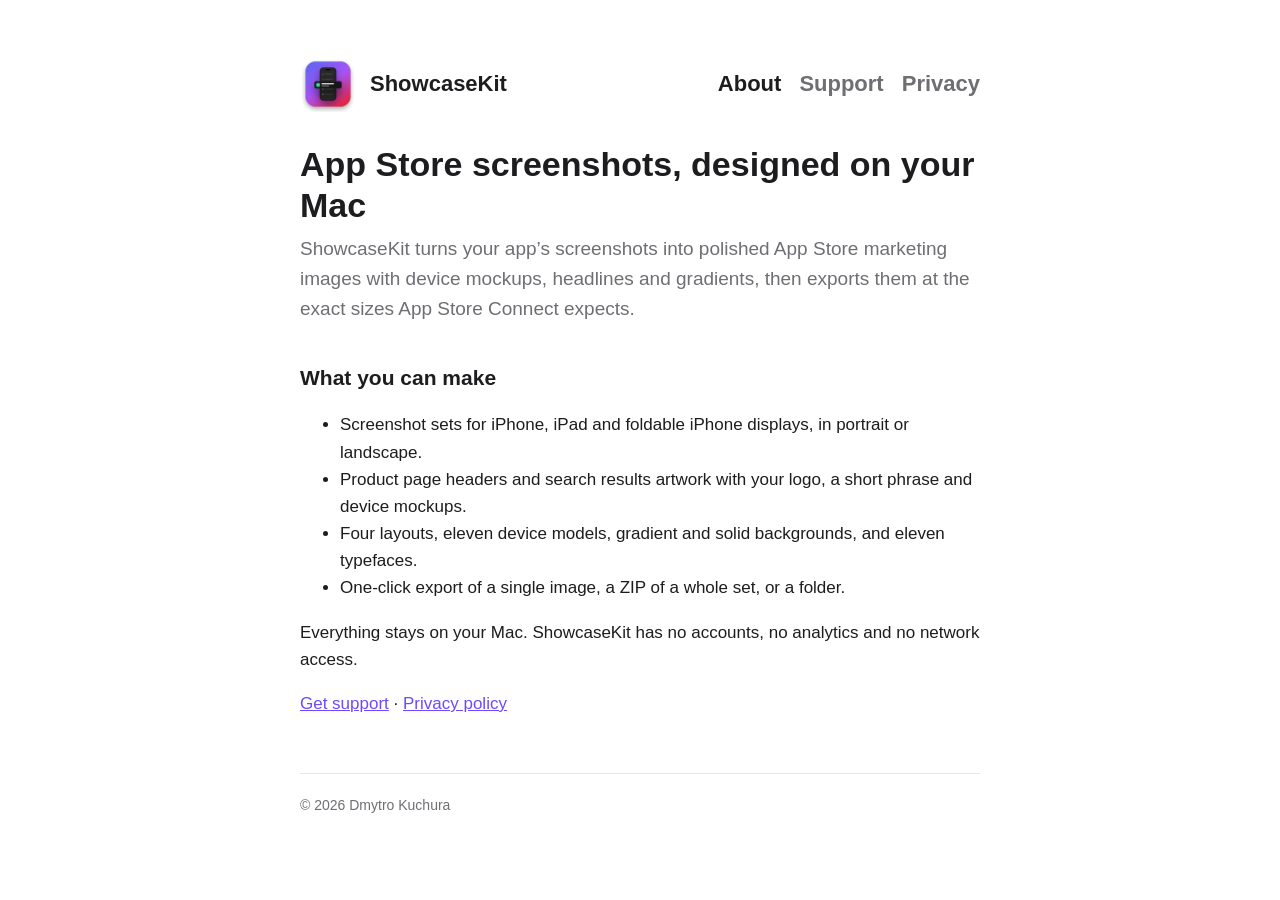
==== index.html @ e5f7e00b "Add ShowcaseKit site: about, support and privacy pages Co-Authored-By: Claude Opus 5.5 <noreply@anth" ====
<!doctype html>
<html lang="en">
<head>
<meta charset="utf-8">
<meta name="viewport" content="width=device-width, initial-scale=1">
<title>ShowcaseKit</title>
<meta name="description" content="Design App Store screenshots and creative assets on your Mac.">
<link rel="icon" href="icon.png">
<link rel="stylesheet" href="style.css">
</head>
<body>
<main>
<header>
  <img src="icon.png" alt="">
  <a href="./">ShowcaseKit</a>
  <nav>
    <a href="./" aria-current="page">About</a>
    <a href="support.html">Support</a>
    <a href="privacy.html">Privacy</a>
  </nav>
</header>
<h1>App Store screenshots, designed on your Mac</h1>
<p class="lead">ShowcaseKit turns your app’s screenshots into polished App Store marketing images with device mockups, headlines and gradients, then exports them at the exact sizes App Store Connect expects.</p>
<h2>What you can make</h2>
<ul>
  <li>Screenshot sets for iPhone, iPad and foldable iPhone displays, in portrait or landscape.</li>
  <li>Product page headers and search results artwork with your logo, a short phrase and device mockups.</li>
  <li>Four layouts, eleven device models, gradient and solid backgrounds, and eleven typefaces.</li>
  <li>One-click export of a single image, a ZIP of a whole set, or a folder.</li>
</ul>
<p>Everything stays on your Mac. ShowcaseKit has no accounts, no analytics and no network access.</p>
<p><a href="support.html">Get support</a> · <a href="privacy.html">Privacy policy</a></p>
<footer>© 2026 Dmytro Kuchura</footer>
</main>
</body>
</html>
---- style.css ----
:root { --bg: #ffffff; --fg: #1d1d1f; --muted: #6e6e73; --accent: #6d4aff; --line: #e5e5ea; color-scheme: light dark; }
@media (prefers-color-scheme: dark) { :root { --bg: #111114; --fg: #f5f5f7; --muted: #a1a1a6; --accent: #9d86ff; --line: #2c2c31; } }
* { box-sizing: border-box; }
body { margin: 0; background: var(--bg); color: var(--fg); font: 17px/1.6 -apple-system, BlinkMacSystemFont, "SF Pro Text", "Helvetica Neue", Arial, sans-serif; }
main { max-width: 720px; margin: 0 auto; padding: 56px 20px 80px; }
header { display: flex; align-items: center; gap: 14px; margin-bottom: 32px; }
header img { width: 56px; height: 56px; }
header a { color: inherit; text-decoration: none; font-weight: 700; font-size: 22px; }
nav { margin-left: auto; display: flex; gap: 18px; font-size: 15px; }
nav a { color: var(--muted); text-decoration: none; }
nav a:hover, nav a[aria-current] { color: var(--fg); }
h1 { font-size: 34px; line-height: 1.2; margin: 0 0 8px; }
h2 { font-size: 21px; margin: 36px 0 8px; }
p, li { color: var(--fg); }
.lead { color: var(--muted); font-size: 19px; margin-top: 0; }
.updated { color: var(--muted); font-size: 14px; }
a { color: var(--accent); }
footer { margin-top: 56px; padding-top: 20px; border-top: 1px solid var(--line); color: var(--muted); font-size: 14px; }
@media (max-width: 520px) { header { flex-wrap: wrap; } nav { margin-left: 0; width: 100%; } h1 { font-size: 28px; } }
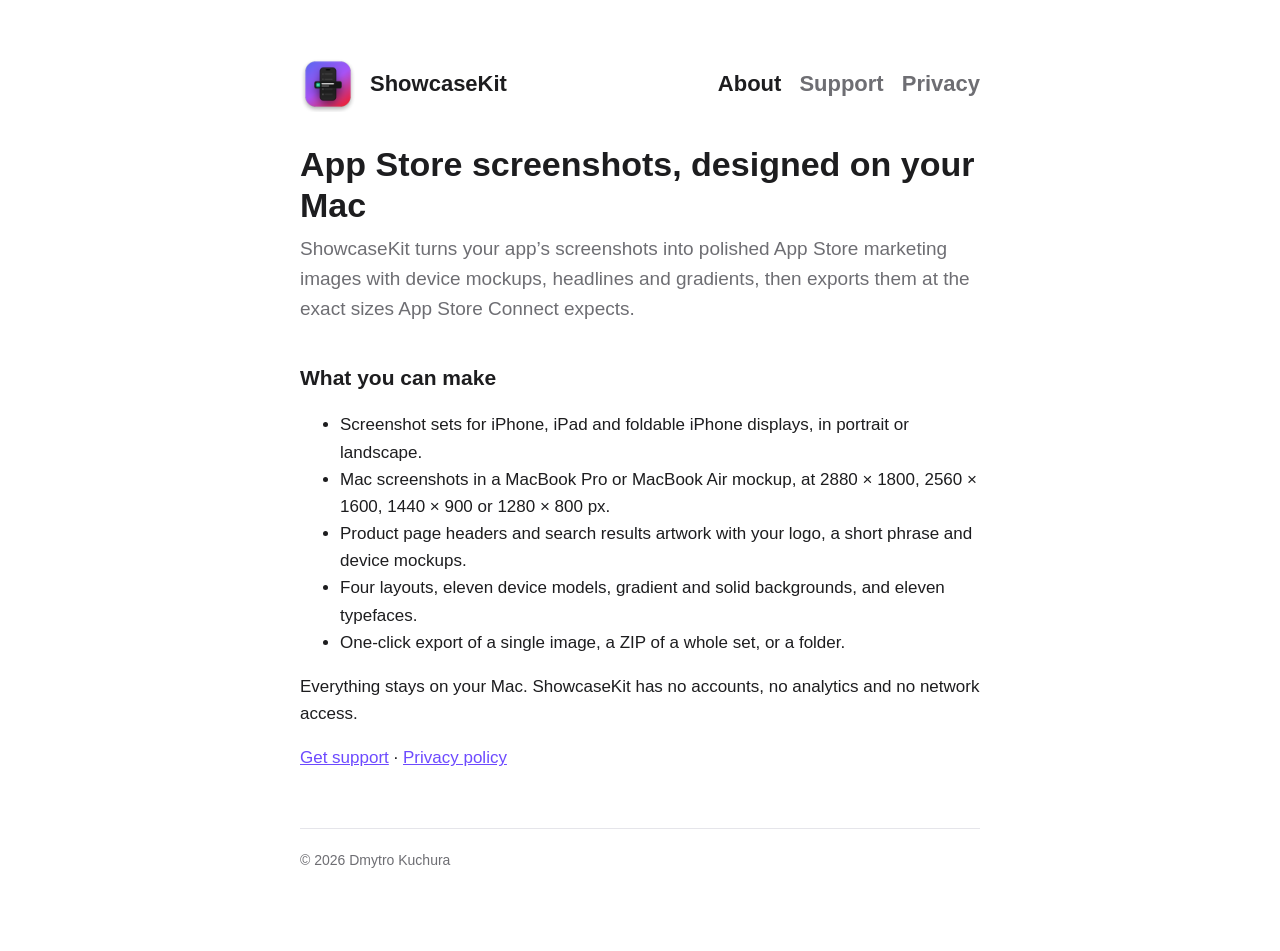
==== commit 5803b63b: "Document Mac screenshot exports Update the homepage and support FAQ with Mac screenshot mockups and " ====
--- a/index.html
+++ b/index.html
@@ -4,7 +4,7 @@
 <meta charset="utf-8">
 <meta name="viewport" content="width=device-width, initial-scale=1">
 <title>ShowcaseKit</title>
-<meta name="description" content="Design App Store screenshots and creative assets on your Mac.">
+<meta name="description" content="Design store screenshots and product page artwork with device mockups on your Mac.">
 <link rel="icon" href="icon.png">
 <link rel="stylesheet" href="style.css">
 </head>
@@ -24,6 +24,7 @@
 <h2>What you can make</h2>
 <ul>
   <li>Screenshot sets for iPhone, iPad and foldable iPhone displays, in portrait or landscape.</li>
+  <li>Mac screenshots in a MacBook Pro or MacBook Air mockup, at 2880 × 1800, 2560 × 1600, 1440 × 900 or 1280 × 800 px.</li>
   <li>Product page headers and search results artwork with your logo, a short phrase and device mockups.</li>
   <li>Four layouts, eleven device models, gradient and solid backgrounds, and eleven typefaces.</li>
   <li>One-click export of a single image, a ZIP of a whole set, or a folder.</li>
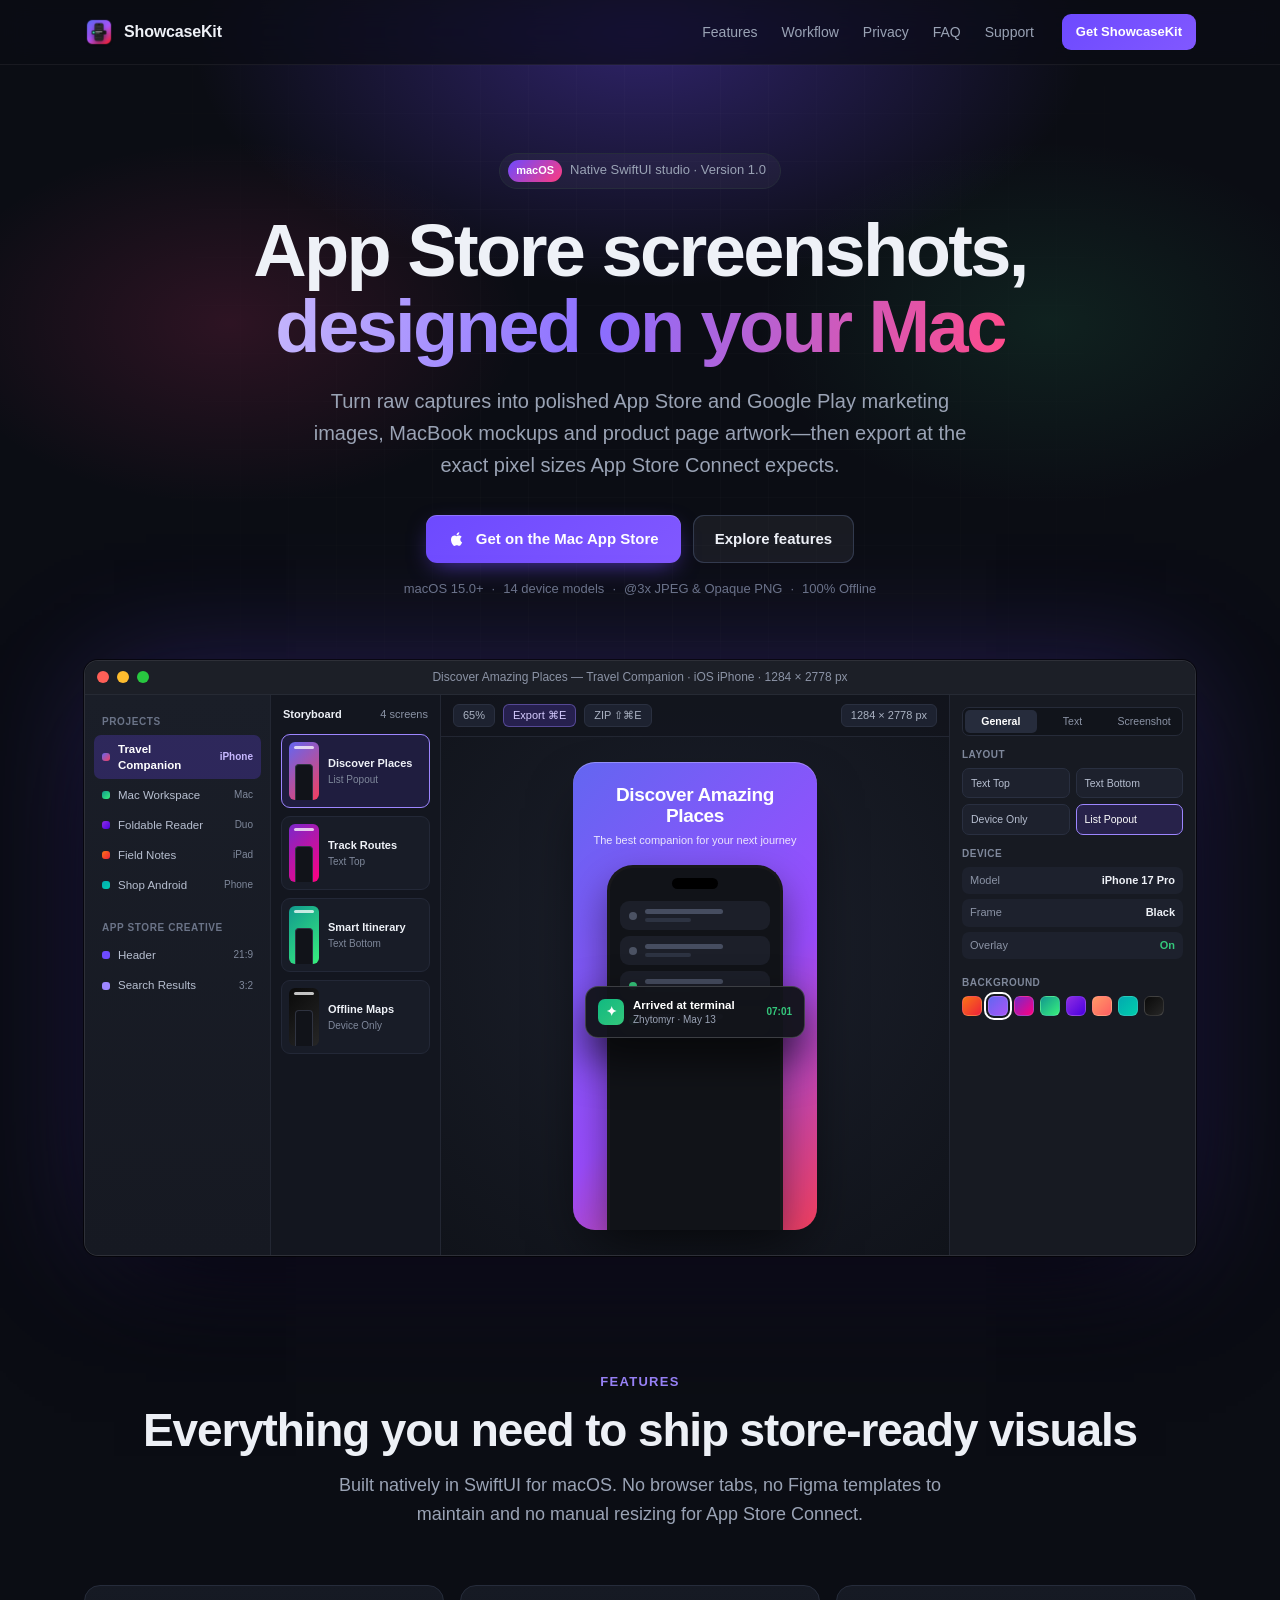
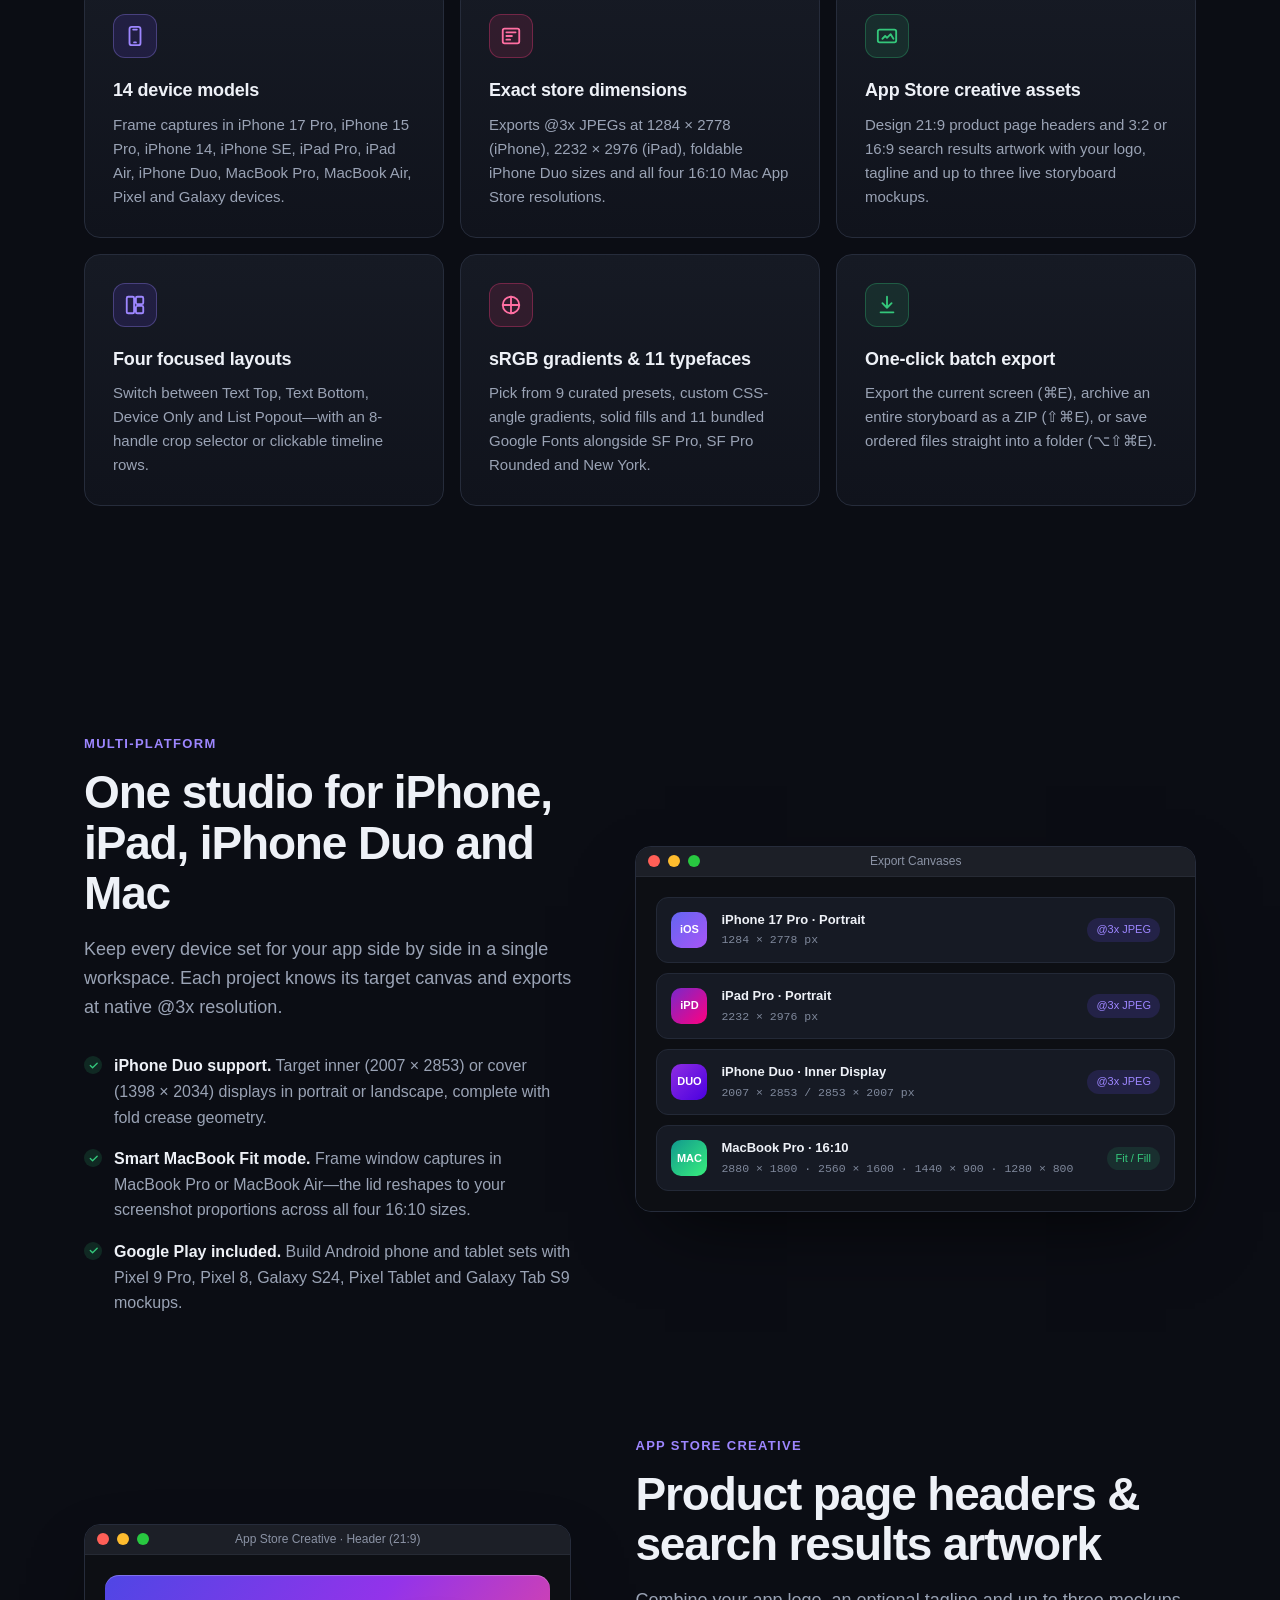
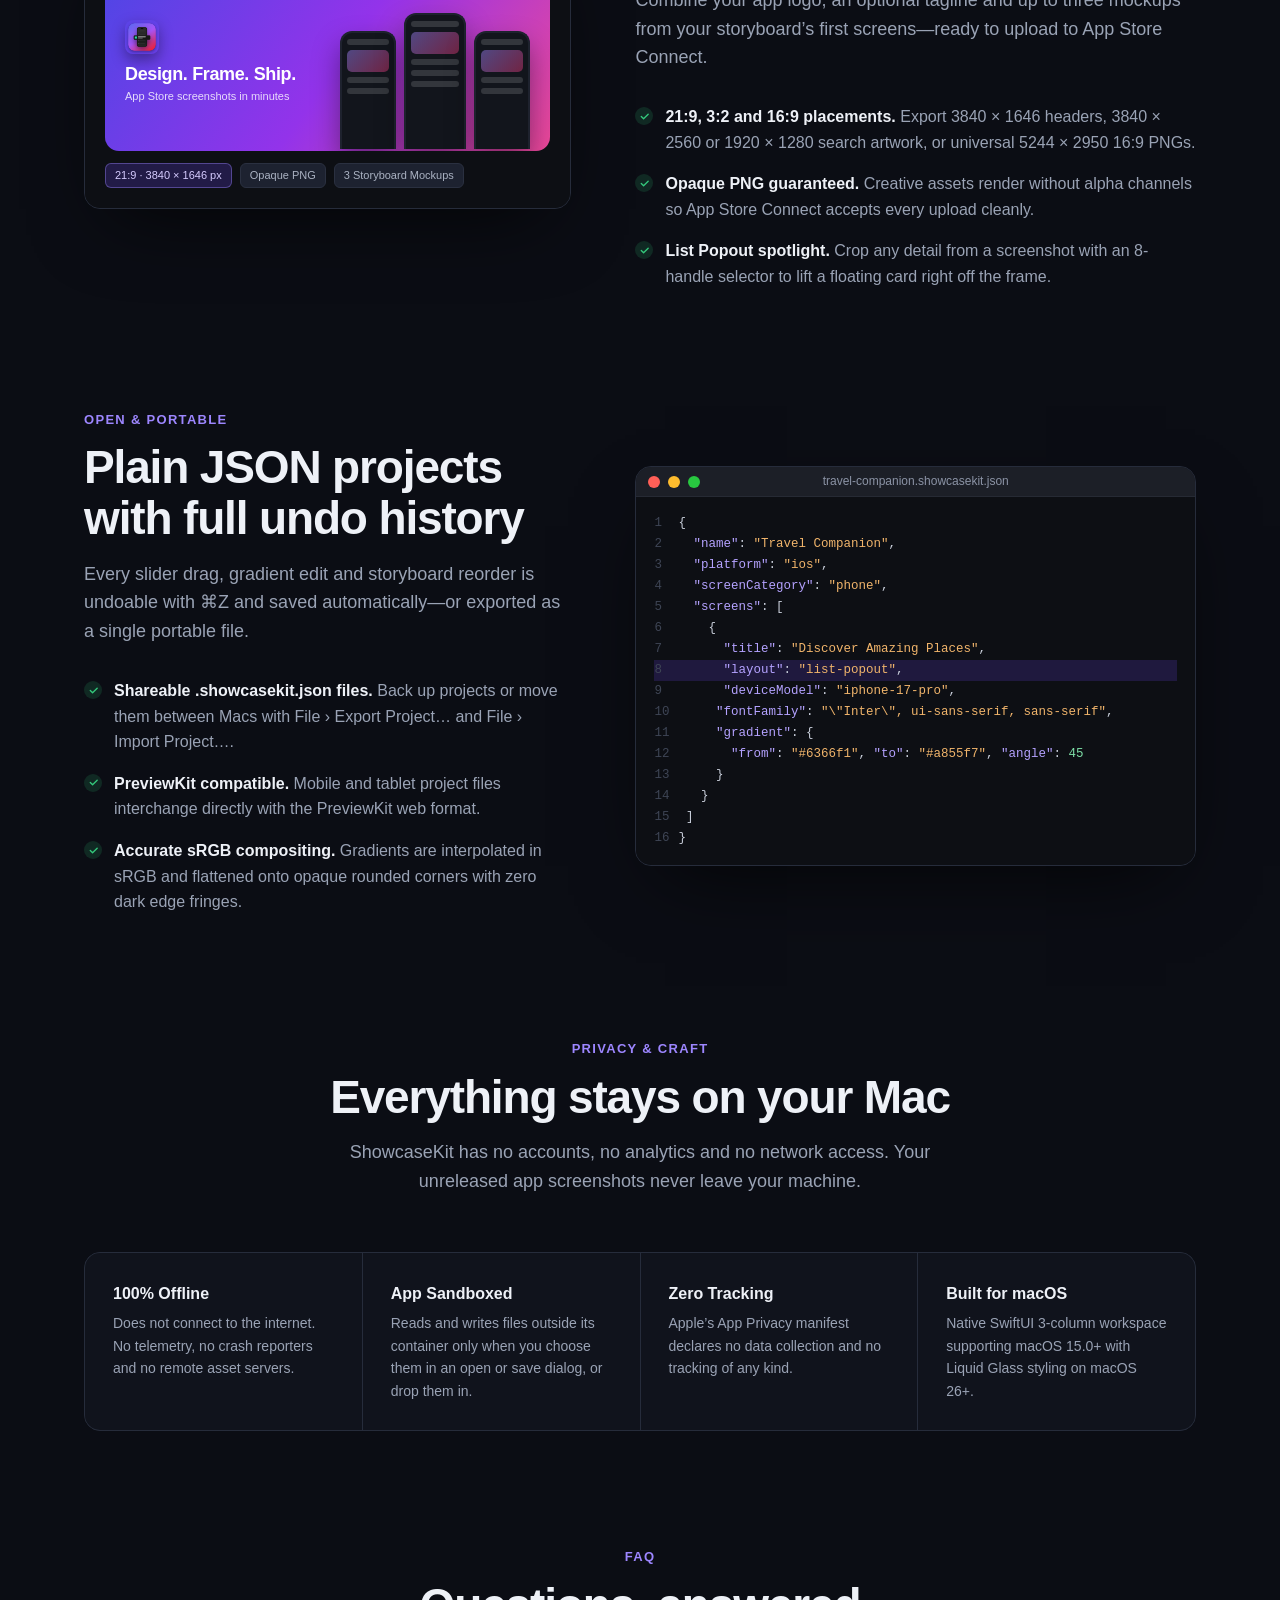
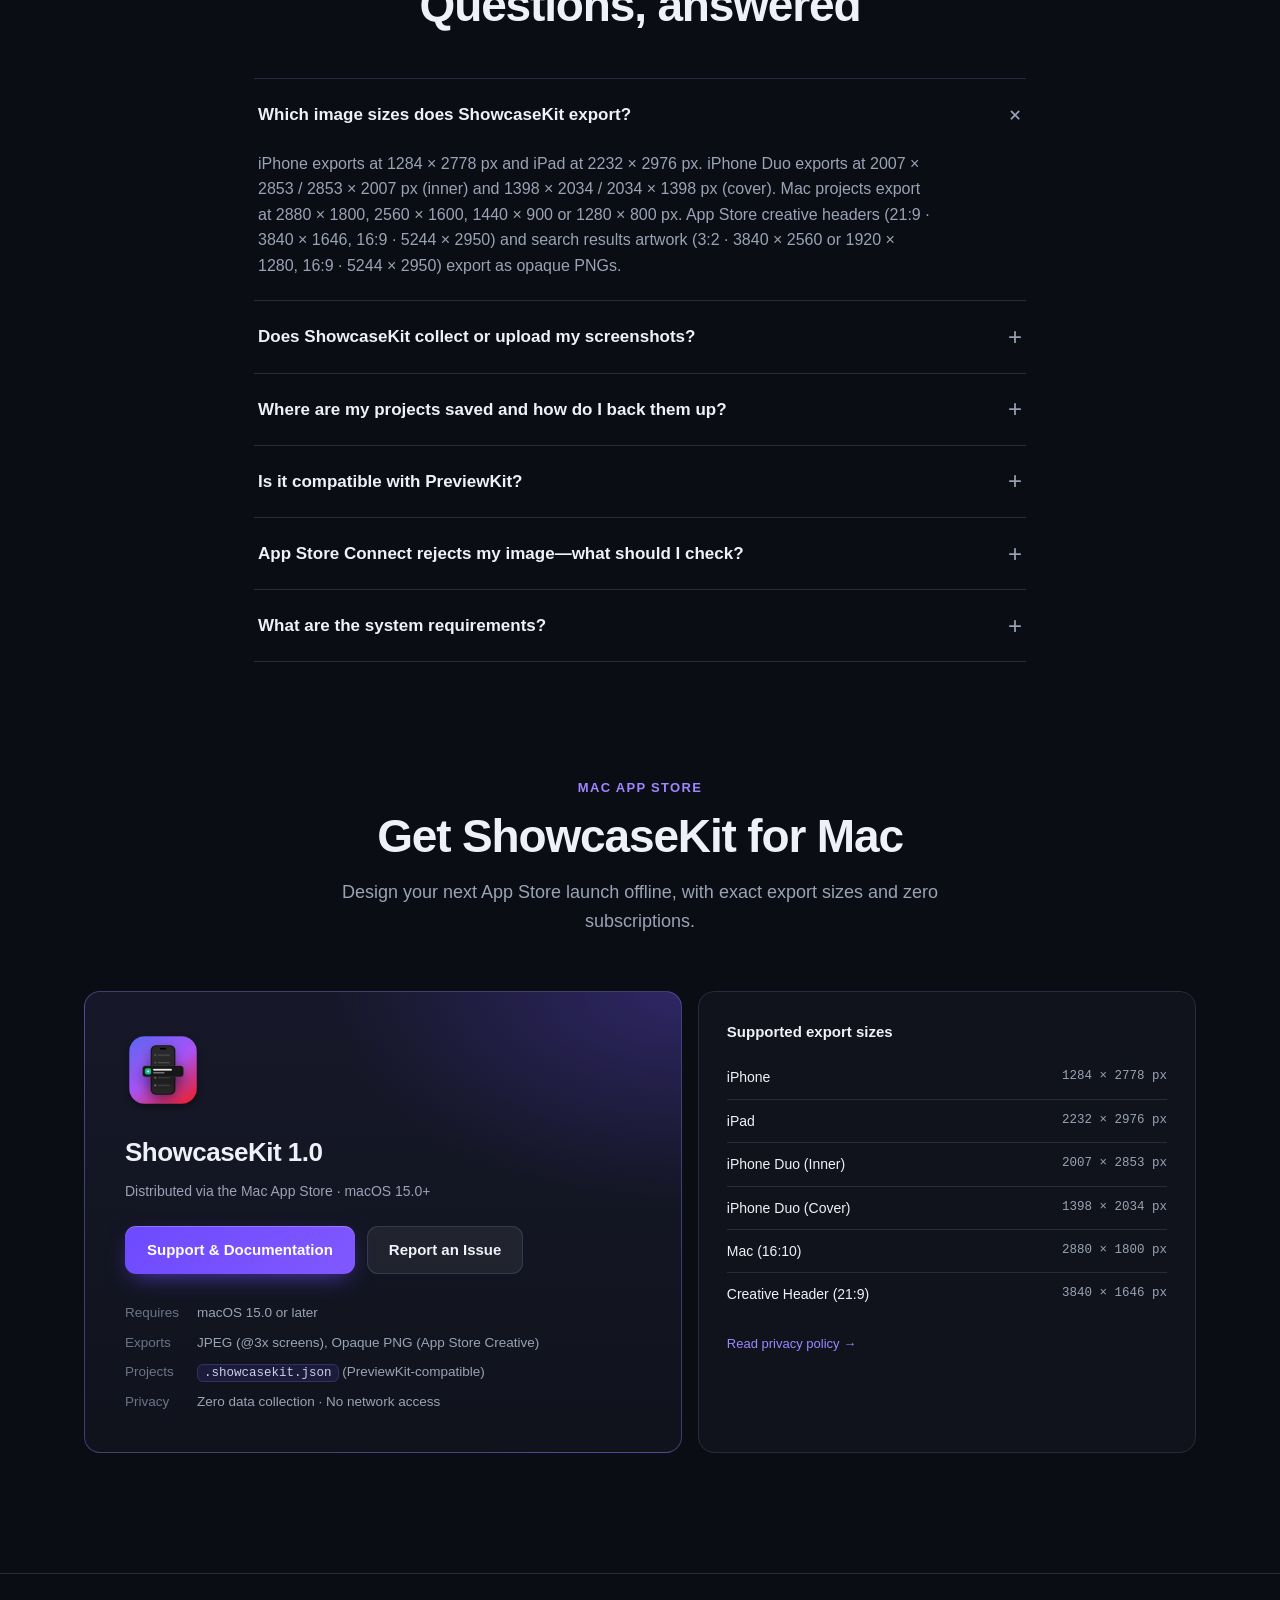
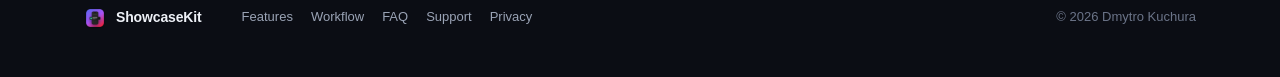
==== commit 060b963c: "Update ShowcaseKit website with full product landing, SEO assets and README" ====
--- a/index.html
+++ b/index.html
@@ -1,37 +1,545 @@
 <!doctype html>
-<html lang="en">
+<html lang="en" class="nojs">
 <head>
 <meta charset="utf-8">
 <meta name="viewport" content="width=device-width, initial-scale=1">
-<title>ShowcaseKit</title>
-<meta name="description" content="Design store screenshots and product page artwork with device mockups on your Mac.">
-<link rel="icon" href="icon.png">
+<title>ShowcaseKit — App Store Screenshots &amp; Mockups for macOS</title>
+<meta name="description" content="Design App Store and Google Play marketing screenshots, MacBook mockups and product page artwork on your Mac, then export at exact store pixel sizes.">
+<meta name="author" content="Dmytro Kuchura">
+<meta name="robots" content="index, follow, max-image-preview:large, max-snippet:-1, max-video-preview:-1">
+<meta name="googlebot" content="index, follow, max-image-preview:large, max-snippet:-1, max-video-preview:-1">
+<link rel="canonical" href="https://dmytro-kuchura.github.io/showcasekit/">
+<link rel="sitemap" type="application/xml" title="Sitemap" href="sitemap.xml">
+<meta name="application-name" content="ShowcaseKit">
+<meta name="apple-mobile-web-app-title" content="ShowcaseKit">
+<meta name="theme-color" content="#0b0d14">
+<meta name="color-scheme" content="dark">
+
+<meta property="og:type" content="website">
+<meta property="og:site_name" content="ShowcaseKit">
+<meta property="og:locale" content="en_US">
+<meta property="og:url" content="https://dmytro-kuchura.github.io/showcasekit/">
+<meta property="og:title" content="ShowcaseKit — App Store screenshots, designed on your Mac">
+<meta property="og:description" content="Turn your app’s captures into store-ready marketing screenshots, MacBook mockups and App Store creative artwork—100% offline.">
+<meta property="og:image" content="https://dmytro-kuchura.github.io/showcasekit/og.png">
+<meta property="og:image:type" content="image/png">
+<meta property="og:image:width" content="1200">
+<meta property="og:image:height" content="630">
+<meta property="og:image:alt" content="ShowcaseKit macOS app preview showing an App Store marketing screenshot with an iPhone mockup and List Popout card">
+
+<meta name="twitter:card" content="summary_large_image">
+<meta name="twitter:title" content="ShowcaseKit — App Store screenshots, designed on your Mac">
+<meta name="twitter:description" content="Design App Store marketing screenshots, MacBook mockups and product page artwork on your Mac.">
+<meta name="twitter:image" content="https://dmytro-kuchura.github.io/showcasekit/og.png">
+<meta name="twitter:image:alt" content="ShowcaseKit macOS app preview showing an App Store marketing screenshot with an iPhone mockup and List Popout card">
+
+<link rel="icon" href="icon.png" type="image/png">
+<link rel="apple-touch-icon" href="icon.png">
+<link rel="manifest" href="site.webmanifest">
+<link rel="preload" href="icon.png" as="image">
 <link rel="stylesheet" href="style.css">
+
+<script type="application/ld+json">
+{
+  "@context": "https://schema.org",
+  "@graph": [
+    {
+      "@type": "Person",
+      "@id": "https://dmytro-kuchura.github.io/showcasekit/#author",
+      "name": "Dmytro Kuchura",
+      "url": "https://github.com/dmytro-kuchura"
+    },
+    {
+      "@type": "SoftwareApplication",
+      "@id": "https://dmytro-kuchura.github.io/showcasekit/#app",
+      "name": "ShowcaseKit",
+      "description": "Native macOS app for designing App Store and Google Play marketing screenshots, MacBook mockups and product page artwork with exact store exports.",
+      "url": "https://dmytro-kuchura.github.io/showcasekit/",
+      "image": "https://dmytro-kuchura.github.io/showcasekit/icon.png",
+      "screenshot": "https://dmytro-kuchura.github.io/showcasekit/og.png",
+      "applicationCategory": "DesignApplication",
+      "applicationSubCategory": "Screenshot & Mockup Designer",
+      "operatingSystem": "macOS 15.0 or later",
+      "softwareVersion": "1.0",
+      "inLanguage": "en",
+      "author": { "@id": "https://dmytro-kuchura.github.io/showcasekit/#author" },
+      "publisher": { "@id": "https://dmytro-kuchura.github.io/showcasekit/#author" },
+      "featureList": [
+        "14 device models for iPhone, iPad, iPhone Duo, Mac and Android",
+        "Exact @3x App Store Connect and Google Play export sizes",
+        "App Store product page header and search results artwork",
+        "Four layouts including List Popout with 8-handle crop selector",
+        "Gradient presets, custom gradients, solid fills and 11 typefaces",
+        "Portable .showcasekit.json project files"
+      ]
+    },
+    {
+      "@type": "WebSite",
+      "@id": "https://dmytro-kuchura.github.io/showcasekit/#website",
+      "name": "ShowcaseKit",
+      "url": "https://dmytro-kuchura.github.io/showcasekit/",
+      "inLanguage": "en",
+      "publisher": { "@id": "https://dmytro-kuchura.github.io/showcasekit/#author" }
+    },
+    {
+      "@type": "WebPage",
+      "@id": "https://dmytro-kuchura.github.io/showcasekit/#webpage",
+      "url": "https://dmytro-kuchura.github.io/showcasekit/",
+      "name": "ShowcaseKit — App Store Screenshots & Mockups for macOS",
+      "description": "Design App Store and Google Play marketing screenshots, MacBook mockups and product page artwork on your Mac, then export at exact store pixel sizes.",
+      "isPartOf": { "@id": "https://dmytro-kuchura.github.io/showcasekit/#website" },
+      "about": { "@id": "https://dmytro-kuchura.github.io/showcasekit/#app" },
+      "primaryImageOfPage": "https://dmytro-kuchura.github.io/showcasekit/og.png",
+      "inLanguage": "en"
+    },
+    {
+      "@type": "FAQPage",
+      "@id": "https://dmytro-kuchura.github.io/showcasekit/#faq",
+      "mainEntity": [
+        {
+          "@type": "Question",
+          "name": "Which image sizes does ShowcaseKit export?",
+          "acceptedAnswer": {
+            "@type": "Answer",
+            "text": "iPhone exports at 1284 x 2778 px and iPad at 2232 x 2976 px. iPhone Duo exports at 2007 x 2853 / 2853 x 2007 px (inner) and 1398 x 2034 / 2034 x 1398 px (cover). Mac projects export at 2880 x 1800, 2560 x 1600, 1440 x 900 or 1280 x 800 px. App Store creative headers (21:9 · 3840 x 1646, 16:9 · 5244 x 2950) and search results artwork (3:2 · 3840 x 2560 or 1920 x 1280, 16:9 · 5244 x 2950) export as opaque PNGs."
+          }
+        },
+        {
+          "@type": "Question",
+          "name": "Does ShowcaseKit collect or upload my screenshots?",
+          "acceptedAnswer": {
+            "@type": "Answer",
+            "text": "No. ShowcaseKit has no accounts, no analytics and no network access. All projects, screenshots and logos are stored locally in ShowcaseKit’s sandboxed container on your Mac."
+          }
+        },
+        {
+          "@type": "Question",
+          "name": "Where are my projects saved and how do I back them up?",
+          "acceptedAnswer": {
+            "@type": "Answer",
+            "text": "Projects save automatically on your Mac. To back up a project or move it to another Mac, choose File › Export Project… to save a portable .showcasekit.json file, then open it with File › Import Project…."
+          }
+        },
+        {
+          "@type": "Question",
+          "name": "Is it compatible with PreviewKit?",
+          "acceptedAnswer": {
+            "@type": "Answer",
+            "text": "Yes. .showcasekit.json uses the same format as PreviewKit’s .previewkit.json, so iOS and Android phone/tablet projects move freely between the two."
+          }
+        },
+        {
+          "@type": "Question",
+          "name": "App Store Connect rejects my image—what should I check?",
+          "acceptedAnswer": {
+            "@type": "Answer",
+            "text": "Verify that your project’s device class (iPhone, iPad, iPhone Duo or Mac) matches the slot you are uploading to in App Store Connect. If it still fails, check the Support page or open a GitHub issue with the exact error message."
+          }
+        },
+        {
+          "@type": "Question",
+          "name": "What are the system requirements?",
+          "acceptedAnswer": {
+            "@type": "Answer",
+            "text": "macOS 15.0 or later. ShowcaseKit is a native SwiftUI Mac app sold through the Mac App Store."
+          }
+        }
+      ]
+    }
+  ]
+}
+</script>
+<script>document.documentElement.className = "js";</script>
 </head>
 <body>
+
+<nav aria-label="Main">
+  <div class="wrap">
+    <a class="brand" href="./" aria-label="ShowcaseKit home"><img src="icon.png" alt="" width="30" height="30">ShowcaseKit</a>
+    <div class="links">
+      <a href="#features">Features</a>
+      <a href="#workflow">Workflow</a>
+      <a href="#privacy">Privacy</a>
+      <a href="#faq">FAQ</a>
+      <a href="support.html">Support</a>
+    </div>
+    <a class="btn small" href="#get">Get ShowcaseKit</a>
+  </div>
+</nav>
+
 <main>
-<header>
-  <img src="icon.png" alt="">
-  <a href="./">ShowcaseKit</a>
-  <nav>
-    <a href="./" aria-current="page">About</a>
-    <a href="support.html">Support</a>
-    <a href="privacy.html">Privacy</a>
-  </nav>
+<header class="hero">
+  <div class="wrap">
+    <a class="pill" href="#features"><b>macOS</b> Native SwiftUI studio · Version 1.0</a>
+    <h1>App Store screenshots,<br><span class="grad">designed on your Mac</span></h1>
+    <p class="lede">Turn raw captures into polished App Store and Google Play marketing images, MacBook mockups and product page artwork—then export at the exact pixel sizes App Store Connect expects.</p>
+    <div class="cta">
+      <a class="btn" href="#get">
+        <svg viewBox="0 0 24 24" fill="currentColor" aria-hidden="true"><path d="M16.37 12.6c-.02-2.3 1.88-3.4 1.97-3.46-1.07-1.57-2.74-1.78-3.33-1.8-1.42-.14-2.77.83-3.49.83-.72 0-1.83-.81-3.01-.79-1.55.02-2.98.9-3.78 2.29-1.61 2.8-.41 6.94 1.16 9.21.77 1.11 1.68 2.36 2.88 2.31 1.16-.05 1.59-.75 2.99-.75 1.4 0 1.79.75 3.01.72 1.24-.02 2.03-1.13 2.79-2.25.88-1.29 1.24-2.53 1.26-2.6-.03-.01-2.42-.93-2.45-3.71zM14.08 5.84c.64-.77 1.07-1.85.95-2.92-.92.04-2.03.61-2.69 1.38-.59.68-1.1 1.78-.97 2.83 1.03.08 2.07-.52 2.71-1.29z"/></svg>
+        Get on the Mac App Store
+      </a>
+      <a class="btn ghost" href="#features">Explore features</a>
+    </div>
+    <p class="cta-meta"><span>macOS 15.0+</span><span>14 device models</span><span>@3x JPEG &amp; Opaque PNG</span><span>100% Offline</span></p>
+
+    <div class="shot" id="shot">
+      <div class="win" role="img" aria-label="ShowcaseKit window showing project sidebar, screen storyboard, live device canvas and inspector">
+        <div class="titlebar"><i></i><i></i><i></i><span>Discover Amazing Places — Travel Companion · iOS iPhone · 1284 × 2778 px</span></div>
+        <div class="sk-body">
+          <div class="sk-side">
+            <div class="sk-grp">Projects</div>
+            <div class="sk-proj sel"><span class="sk-dot" style="background:linear-gradient(135deg,#6366f1,#f43f5e)"></span>Travel Companion<em>iPhone</em></div>
+            <div class="sk-proj"><span class="sk-dot" style="background:linear-gradient(135deg,#11998e,#38ef7d)"></span>Mac Workspace<em>Mac</em></div>
+            <div class="sk-proj"><span class="sk-dot" style="background:linear-gradient(135deg,#8e2de2,#4a00e0)"></span>Foldable Reader<em>Duo</em></div>
+            <div class="sk-proj"><span class="sk-dot" style="background:linear-gradient(135deg,#f97316,#ed213a)"></span>Field Notes<em>iPad</em></div>
+            <div class="sk-proj"><span class="sk-dot" style="background:linear-gradient(135deg,#02aab0,#00cdac)"></span>Shop Android<em>Phone</em></div>
+            <div class="sk-grp" style="margin-top:12px">App Store Creative</div>
+            <div class="sk-proj"><span class="sk-dot" style="background:#6d4aff"></span>Header<em>21:9</em></div>
+            <div class="sk-proj"><span class="sk-dot" style="background:#9d86ff"></span>Search Results<em>3:2</em></div>
+          </div>
+
+          <div class="sk-board">
+            <div class="sk-board-hd"><b>Storyboard</b><span>4 screens</span></div>
+            <div class="sk-thumb sel">
+              <div class="sk-mini" style="background:linear-gradient(135deg,#6366f1,#f43f5e)"><span></span><i></i></div>
+              <div class="sk-thumb-meta"><b>Discover Places</b><small>List Popout</small></div>
+            </div>
+            <div class="sk-thumb">
+              <div class="sk-mini" style="background:linear-gradient(135deg,#7928CA,#FF0080)"><span></span><i></i></div>
+              <div class="sk-thumb-meta"><b>Track Routes</b><small>Text Top</small></div>
+            </div>
+            <div class="sk-thumb">
+              <div class="sk-mini" style="background:linear-gradient(135deg,#11998e,#38ef7d)"><span></span><i></i></div>
+              <div class="sk-thumb-meta"><b>Smart Itinerary</b><small>Text Bottom</small></div>
+            </div>
+            <div class="sk-thumb">
+              <div class="sk-mini" style="background:linear-gradient(135deg,#0a0a0a,#262626)"><span></span><i></i></div>
+              <div class="sk-thumb-meta"><b>Offline Maps</b><small>Device Only</small></div>
+            </div>
+          </div>
+
+          <div class="sk-stage">
+            <div class="sk-toolbar">
+              <span class="chip">65%</span>
+              <span class="chip accent">Export ⌘E</span>
+              <span class="chip">ZIP ⇧⌘E</span>
+              <span class="chip" style="margin-left:auto">1284 × 2778 px</span>
+            </div>
+            <div class="sk-canvas-wrap">
+              <div class="sk-card">
+                <h4>Discover Amazing Places</h4>
+                <p>The best companion for your next journey</p>
+                <div class="sk-phone">
+                  <div class="sk-island"></div>
+                  <div class="sk-row"><i></i><div><b></b><span></span></div></div>
+                  <div class="sk-row"><i></i><div><b></b><span></span></div></div>
+                  <div class="sk-row done"><i></i><div><b></b><span></span></div></div>
+                  <div class="sk-row done"><i></i><div><b></b><span></span></div></div>
+                </div>
+                <div class="sk-popout">
+                  <div class="sk-pop-ic">✦</div>
+                  <div><b>Arrived at terminal</b><small>Zhytomyr · May 13</small></div>
+                  <em>07:01</em>
+                </div>
+              </div>
+            </div>
+          </div>
+
+          <div class="sk-insp">
+            <div class="sk-seg"><span class="on">General</span><span>Text</span><span>Screenshot</span></div>
+            <div>
+              <div class="sk-sec-lbl">Layout</div>
+              <div class="sk-layouts">
+                <div class="sk-lay">Text Top</div>
+                <div class="sk-lay">Text Bottom</div>
+                <div class="sk-lay">Device Only</div>
+                <div class="sk-lay on">List Popout</div>
+              </div>
+            </div>
+            <div>
+              <div class="sk-sec-lbl">Device</div>
+              <div class="sk-kv"><span>Model</span><b>iPhone 17 Pro</b></div>
+              <div class="sk-kv"><span>Frame</span><b>Black</b></div>
+              <div class="sk-kv"><span>Overlay</span><b style="color:var(--green)">On</b></div>
+            </div>
+            <div>
+              <div class="sk-sec-lbl">Background</div>
+              <div class="sk-swatches">
+                <span class="sk-sw" style="background:linear-gradient(135deg,#f97316,#ed213a)"></span>
+                <span class="sk-sw on" style="background:linear-gradient(135deg,#6366f1,#a855f7)"></span>
+                <span class="sk-sw" style="background:linear-gradient(135deg,#7928CA,#FF0080)"></span>
+                <span class="sk-sw" style="background:linear-gradient(135deg,#11998e,#38ef7d)"></span>
+                <span class="sk-sw" style="background:linear-gradient(135deg,#8e2de2,#4a00e0)"></span>
+                <span class="sk-sw" style="background:linear-gradient(135deg,#ff9966,#ff5e62)"></span>
+                <span class="sk-sw" style="background:linear-gradient(135deg,#02aab0,#00cdac)"></span>
+                <span class="sk-sw" style="background:linear-gradient(135deg,#0a0a0a,#262626)"></span>
+              </div>
+            </div>
+          </div>
+        </div>
+      </div>
+    </div>
+  </div>
 </header>
-<h1>App Store screenshots, designed on your Mac</h1>
-<p class="lead">ShowcaseKit turns your app’s screenshots into polished App Store marketing images with device mockups, headlines and gradients, then exports them at the exact sizes App Store Connect expects.</p>
-<h2>What you can make</h2>
-<ul>
-  <li>Screenshot sets for iPhone, iPad and foldable iPhone displays, in portrait or landscape.</li>
-  <li>Mac screenshots in a MacBook Pro or MacBook Air mockup, at 2880 × 1800, 2560 × 1600, 1440 × 900 or 1280 × 800 px.</li>
-  <li>Product page headers and search results artwork with your logo, a short phrase and device mockups.</li>
-  <li>Four layouts, eleven device models, gradient and solid backgrounds, and eleven typefaces.</li>
-  <li>One-click export of a single image, a ZIP of a whole set, or a folder.</li>
-</ul>
-<p>Everything stays on your Mac. ShowcaseKit has no accounts, no analytics and no network access.</p>
-<p><a href="support.html">Get support</a> · <a href="privacy.html">Privacy policy</a></p>
-<footer>© 2026 Dmytro Kuchura</footer>
+
+<section id="features">
+  <div class="wrap">
+    <div class="center reveal">
+      <div class="eyebrow">Features</div>
+      <h2>Everything you need to ship store-ready visuals</h2>
+      <p class="sub">Built natively in SwiftUI for macOS. No browser tabs, no Figma templates to maintain and no manual resizing for App Store Connect.</p>
+    </div>
+    <div class="grid">
+      <div class="card reveal">
+        <div class="ico"><svg viewBox="0 0 24 24" fill="none" stroke="currentColor" stroke-width="2" stroke-linecap="round" stroke-linejoin="round"><rect x="6" y="2" width="12" height="20" rx="2.5"/><path d="M10 5h4M11 19h2"/></svg></div>
+        <h3>14 device models</h3>
+        <p>Frame captures in iPhone 17 Pro, iPhone 15 Pro, iPhone 14, iPhone SE, iPad Pro, iPad Air, iPhone Duo, MacBook Pro, MacBook Air, Pixel and Galaxy devices.</p>
+      </div>
+      <div class="card reveal">
+        <div class="ico p"><svg viewBox="0 0 24 24" fill="none" stroke="currentColor" stroke-width="2" stroke-linecap="round" stroke-linejoin="round"><rect x="3" y="4" width="18" height="16" rx="2"/><path d="M7 8h10M7 12h6M7 16h4"/></svg></div>
+        <h3>Exact store dimensions</h3>
+        <p>Exports @3x JPEGs at 1284 × 2778 (iPhone), 2232 × 2976 (iPad), foldable iPhone Duo sizes and all four 16:10 Mac App Store resolutions.</p>
+      </div>
+      <div class="card reveal">
+        <div class="ico g"><svg viewBox="0 0 24 24" fill="none" stroke="currentColor" stroke-width="2" stroke-linecap="round" stroke-linejoin="round"><rect x="2" y="5" width="20" height="14" rx="2"/><path d="M7 15l3-3 2 2 4-4 3 5"/></svg></div>
+        <h3>App Store creative assets</h3>
+        <p>Design 21:9 product page headers and 3:2 or 16:9 search results artwork with your logo, tagline and up to three live storyboard mockups.</p>
+      </div>
+      <div class="card reveal">
+        <div class="ico"><svg viewBox="0 0 24 24" fill="none" stroke="currentColor" stroke-width="2" stroke-linecap="round" stroke-linejoin="round"><rect x="3" y="3" width="8" height="18" rx="1.5"/><rect x="13" y="3" width="8" height="8" rx="1.5"/><rect x="13" y="13" width="8" height="8" rx="1.5"/></svg></div>
+        <h3>Four focused layouts</h3>
+        <p>Switch between Text Top, Text Bottom, Device Only and List Popout—with an 8-handle crop selector or clickable timeline rows.</p>
+      </div>
+      <div class="card reveal">
+        <div class="ico p"><svg viewBox="0 0 24 24" fill="none" stroke="currentColor" stroke-width="2" stroke-linecap="round" stroke-linejoin="round"><circle cx="12" cy="12" r="9"/><path d="M12 3v18M3 12h18"/></svg></div>
+        <h3>sRGB gradients &amp; 11 typefaces</h3>
+        <p>Pick from 9 curated presets, custom CSS-angle gradients, solid fills and 11 bundled Google Fonts alongside SF Pro, SF Pro Rounded and New York.</p>
+      </div>
+      <div class="card reveal">
+        <div class="ico g"><svg viewBox="0 0 24 24" fill="none" stroke="currentColor" stroke-width="2" stroke-linecap="round" stroke-linejoin="round"><path d="M12 3v12M7 10l5 5 5-5M5 20h14"/></svg></div>
+        <h3>One-click batch export</h3>
+        <p>Export the current screen (⌘E), archive an entire storyboard as a ZIP (⇧⌘E), or save ordered files straight into a folder (⌥⇧⌘E).</p>
+      </div>
+    </div>
+  </div>
+</section>
+
+<section id="workflow">
+  <div class="wrap">
+    <div class="row">
+      <div class="reveal">
+        <div class="eyebrow">Multi-platform</div>
+        <h2>One studio for iPhone, iPad, iPhone Duo and Mac</h2>
+        <p class="sub">Keep every device set for your app side by side in a single workspace. Each project knows its target canvas and exports at native @3x resolution.</p>
+        <ul>
+          <li><span><b>iPhone Duo support.</b> Target inner (2007 × 2853) or cover (1398 × 2034) displays in portrait or landscape, complete with fold crease geometry.</span></li>
+          <li><span><b>Smart MacBook Fit mode.</b> Frame window captures in MacBook Pro or MacBook Air—the lid reshapes to your screenshot proportions across all four 16:10 sizes.</span></li>
+          <li><span><b>Google Play included.</b> Build Android phone and tablet sets with Pixel 9 Pro, Pixel 8, Galaxy S24, Pixel Tablet and Galaxy Tab S9 mockups.</span></li>
+        </ul>
+      </div>
+      <div class="panel reveal" aria-hidden="true">
+        <div class="titlebar"><i></i><i></i><i></i><span>Export Canvases</span></div>
+        <div class="multi">
+          <div class="mc"><div class="av" style="background:linear-gradient(135deg,#6366f1,#a855f7)">iOS</div><div><b>iPhone 17 Pro · Portrait</b><small>1284 × 2778 px</small></div><span class="st">@3x JPEG</span></div>
+          <div class="mc"><div class="av" style="background:linear-gradient(135deg,#7928CA,#FF0080)">iPD</div><div><b>iPad Pro · Portrait</b><small>2232 × 2976 px</small></div><span class="st">@3x JPEG</span></div>
+          <div class="mc"><div class="av" style="background:linear-gradient(135deg,#8e2de2,#4a00e0)">DUO</div><div><b>iPhone Duo · Inner Display</b><small>2007 × 2853 / 2853 × 2007 px</small></div><span class="st">@3x JPEG</span></div>
+          <div class="mc"><div class="av" style="background:linear-gradient(135deg,#11998e,#38ef7d)">MAC</div><div><b>MacBook Pro · 16:10</b><small>2880 × 1800 · 2560 × 1600 · 1440 × 900 · 1280 × 800</small></div><span class="st g">Fit / Fill</span></div>
+        </div>
+      </div>
+    </div>
+
+    <div class="row rev">
+      <div class="reveal">
+        <div class="eyebrow">App Store Creative</div>
+        <h2>Product page headers &amp; search results artwork</h2>
+        <p class="sub">Combine your app logo, an optional tagline and up to three mockups from your storyboard’s first screens—ready to upload to App Store Connect.</p>
+        <ul>
+          <li><span><b>21:9, 3:2 and 16:9 placements.</b> Export 3840 × 1646 headers, 3840 × 2560 or 1920 × 1280 search artwork, or universal 5244 × 2950 16:9 PNGs.</span></li>
+          <li><span><b>Opaque PNG guaranteed.</b> Creative assets render without alpha channels so App Store Connect accepts every upload cleanly.</span></li>
+          <li><span><b>List Popout spotlight.</b> Crop any detail from a screenshot with an 8-handle selector to lift a floating card right off the frame.</span></li>
+        </ul>
+      </div>
+      <div class="panel reveal" aria-hidden="true">
+        <div class="titlebar"><i></i><i></i><i></i><span>App Store Creative · Header (21:9)</span></div>
+        <div class="creative-box">
+          <div class="creative-banner">
+            <div class="creative-copy">
+              <img class="creative-logo" src="icon.png" alt="" width="34" height="34">
+              <strong>Design. Frame. Ship.</strong>
+              <span>App Store screenshots in minutes</span>
+            </div>
+            <div class="creative-phones">
+              <div class="cp"><i></i><b></b><i></i><i></i></div>
+              <div class="cp mid"><i></i><b></b><i></i><i></i><i></i></div>
+              <div class="cp"><i></i><b></b><i></i><i></i></div>
+            </div>
+          </div>
+          <div class="creative-meta">
+            <span class="chip accent">21:9 · 3840 × 1646 px</span>
+            <span class="chip">Opaque PNG</span>
+            <span class="chip">3 Storyboard Mockups</span>
+          </div>
+        </div>
+      </div>
+    </div>
+
+    <div class="row">
+      <div class="reveal">
+        <div class="eyebrow">Open &amp; Portable</div>
+        <h2>Plain JSON projects with full undo history</h2>
+        <p class="sub">Every slider drag, gradient edit and storyboard reorder is undoable with ⌘Z and saved automatically—or exported as a single portable file.</p>
+        <ul>
+          <li><span><b>Shareable .showcasekit.json files.</b> Back up projects or move them between Macs with File › Export Project… and File › Import Project….</span></li>
+          <li><span><b>PreviewKit compatible.</b> Mobile and tablet project files interchange directly with the PreviewKit web format.</span></li>
+          <li><span><b>Accurate sRGB compositing.</b> Gradients are interpolated in sRGB and flattened onto opaque rounded corners with zero dark edge fringes.</span></li>
+        </ul>
+      </div>
+      <div class="panel reveal" aria-hidden="true">
+        <div class="titlebar"><i></i><i></i><i></i><span>travel-companion.showcasekit.json</span></div>
+        <div class="json"><span class="ln">1</span>{
+<span class="ln">2</span>  <span class="k">"name"</span>: <span class="s">"Travel Companion"</span>,
+<span class="ln">3</span>  <span class="k">"platform"</span>: <span class="s">"ios"</span>,
+<span class="ln">4</span>  <span class="k">"screenCategory"</span>: <span class="s">"phone"</span>,
+<span class="ln">5</span>  <span class="k">"screens"</span>: [
+<span class="ln">6</span>    {
+<span class="ln">7</span>      <span class="k">"title"</span>: <span class="s">"Discover Amazing Places"</span>,
+<span class="hl"><span class="ln">8</span>      <span class="k">"layout"</span>: <span class="s">"list-popout"</span>,</span>
+<span class="ln">9</span>      <span class="k">"deviceModel"</span>: <span class="s">"iphone-17-pro"</span>,
+<span class="ln">10</span>     <span class="k">"fontFamily"</span>: <span class="s">"\"Inter\", ui-sans-serif, sans-serif"</span>,
+<span class="ln">11</span>     <span class="k">"gradient"</span>: {
+<span class="ln">12</span>       <span class="k">"from"</span>: <span class="s">"#6366f1"</span>, <span class="k">"to"</span>: <span class="s">"#a855f7"</span>, <span class="k">"angle"</span>: <span class="n">45</span>
+<span class="ln">13</span>     }
+<span class="ln">14</span>   }
+<span class="ln">15</span> ]
+<span class="ln">16</span>}</div>
+      </div>
+    </div>
+  </div>
+</section>
+
+<section id="privacy">
+  <div class="wrap">
+    <div class="center reveal">
+      <div class="eyebrow">Privacy &amp; Craft</div>
+      <h2>Everything stays on your Mac</h2>
+      <p class="sub">ShowcaseKit has no accounts, no analytics and no network access. Your unreleased app screenshots never leave your machine.</p>
+    </div>
+    <div class="trust reveal">
+      <div><b>100% Offline</b><p>Does not connect to the internet. No telemetry, no crash reporters and no remote asset servers.</p></div>
+      <div><b>App Sandboxed</b><p>Reads and writes files outside its container only when you choose them in an open or save dialog, or drop them in.</p></div>
+      <div><b>Zero Tracking</b><p>Apple’s App Privacy manifest declares no data collection and no tracking of any kind.</p></div>
+      <div><b>Built for macOS</b><p>Native SwiftUI 3-column workspace supporting macOS 15.0+ with Liquid Glass styling on macOS 26+.</p></div>
+    </div>
+  </div>
+</section>
+
+<section id="faq">
+  <div class="wrap narrow">
+    <div class="center reveal">
+      <div class="eyebrow">FAQ</div>
+      <h2>Questions, answered</h2>
+    </div>
+    <div class="faq reveal">
+      <details open>
+        <summary><h3>Which image sizes does ShowcaseKit export?</h3></summary>
+        <p>iPhone exports at 1284 × 2778 px and iPad at 2232 × 2976 px. iPhone Duo exports at 2007 × 2853 / 2853 × 2007 px (inner) and 1398 × 2034 / 2034 × 1398 px (cover). Mac projects export at 2880 × 1800, 2560 × 1600, 1440 × 900 or 1280 × 800 px. App Store creative headers (21:9 · 3840 × 1646, 16:9 · 5244 × 2950) and search results artwork (3:2 · 3840 × 2560 or 1920 × 1280, 16:9 · 5244 × 2950) export as opaque PNGs.</p>
+      </details>
+      <details>
+        <summary><h3>Does ShowcaseKit collect or upload my screenshots?</h3></summary>
+        <p>No. ShowcaseKit has no accounts, no analytics and no network access. All projects, screenshots and logos are stored locally in ShowcaseKit’s sandboxed container on your Mac.</p>
+      </details>
+      <details>
+        <summary><h3>Where are my projects saved and how do I back them up?</h3></summary>
+        <p>Projects save automatically on your Mac. To back up a project or move it to another Mac, choose <code>File › Export Project…</code> to save a portable <code>.showcasekit.json</code> file, then open it with <code>File › Import Project…</code>.</p>
+      </details>
+      <details>
+        <summary><h3>Is it compatible with PreviewKit?</h3></summary>
+        <p>Yes. <code>.showcasekit.json</code> uses the same format as PreviewKit’s <code>.previewkit.json</code>, so iOS and Android phone/tablet projects move freely between the two.</p>
+      </details>
+      <details>
+        <summary><h3>App Store Connect rejects my image—what should I check?</h3></summary>
+        <p>Verify that your project’s device class (iPhone, iPad, iPhone Duo or Mac) matches the slot you are uploading to in App Store Connect. If it still fails, check the <a href="support.html">Support page</a> or open a GitHub issue with the exact error message.</p>
+      </details>
+      <details>
+        <summary><h3>What are the system requirements?</h3></summary>
+        <p>macOS 15.0 or later. ShowcaseKit is a native SwiftUI Mac app sold through the Mac App Store.</p>
+      </details>
+    </div>
+  </div>
+</section>
+
+<section id="get">
+  <div class="wrap">
+    <div class="center reveal">
+      <div class="eyebrow">Mac App Store</div>
+      <h2>Get ShowcaseKit for Mac</h2>
+      <p class="sub">Design your next App Store launch offline, with exact export sizes and zero subscriptions.</p>
+    </div>
+    <div class="dl">
+      <div class="dlmain reveal">
+        <img src="icon.png" alt="ShowcaseKit app icon" width="84" height="84" loading="lazy">
+        <h3>ShowcaseKit 1.0</h3>
+        <p class="meta">Distributed via the Mac App Store · macOS 15.0+</p>
+        <div class="cta" style="justify-content:flex-start">
+          <a class="btn" href="support.html">Support &amp; Documentation</a>
+          <a class="btn ghost" href="https://github.com/dmytro-kuchura/showcasekit/issues/new">Report an Issue</a>
+        </div>
+        <dl>
+          <dt>Requires</dt><dd>macOS 15.0 or later</dd>
+          <dt>Exports</dt><dd>JPEG (@3x screens), Opaque PNG (App Store Creative)</dd>
+          <dt>Projects</dt><dd><code>.showcasekit.json</code> (PreviewKit-compatible)</dd>
+          <dt>Privacy</dt><dd>Zero data collection · No network access</dd>
+        </dl>
+      </div>
+      <div class="older reveal">
+        <h3>Supported export sizes</h3>
+        <ul>
+          <li>iPhone<span>1284 × 2778 px</span></li>
+          <li>iPad<span>2232 × 2976 px</span></li>
+          <li>iPhone Duo (Inner)<span>2007 × 2853 px</span></li>
+          <li>iPhone Duo (Cover)<span>1398 × 2034 px</span></li>
+          <li>Mac (16:10)<span>2880 × 1800 px</span></li>
+          <li>Creative Header (21:9)<span>3840 × 1646 px</span></li>
+        </ul>
+        <a class="rss" href="privacy.html">Read privacy policy →</a>
+      </div>
+    </div>
+  </div>
+</section>
+
 </main>
+
+<footer>
+  <div class="wrap">
+    <a class="brand" href="./"><img src="icon.png" alt="" width="22" height="22" loading="lazy">ShowcaseKit</a>
+    <nav aria-label="Footer" class="flinks">
+      <a href="#features">Features</a>
+      <a href="#workflow">Workflow</a>
+      <a href="#faq">FAQ</a>
+      <a href="support.html">Support</a>
+      <a href="privacy.html">Privacy</a>
+    </nav>
+    <p>© 2026 Dmytro Kuchura</p>
+  </div>
+</footer>
+
+<script>
+(function () {
+  var els = document.querySelectorAll('.reveal, #shot');
+  if (!('IntersectionObserver' in window)) {
+    els.forEach(function (e) { e.classList.add('in'); });
+    return;
+  }
+  var io = new IntersectionObserver(function (entries) {
+    entries.forEach(function (e) {
+      if (e.isIntersecting) {
+        e.target.classList.add('in');
+        io.unobserve(e.target);
+      }
+    });
+  }, { threshold: 0.12 });
+  els.forEach(function (e) { io.observe(e); });
+})();
+</script>
 </body>
 </html>
--- a/style.css
+++ b/style.css
@@ -1,19 +1,725 @@
-:root { --bg: #ffffff; --fg: #1d1d1f; --muted: #6e6e73; --accent: #6d4aff; --line: #e5e5ea; color-scheme: light dark; }
-@media (prefers-color-scheme: dark) { :root { --bg: #111114; --fg: #f5f5f7; --muted: #a1a1a6; --accent: #9d86ff; --line: #2c2c31; } }
+:root {
+  --bg: #0b0d14;
+  --bg2: #10131c;
+  --panel: #161a24;
+  --panel2: #1c2130;
+  --line: #262c3b;
+  --line2: #323a4d;
+  --text: #eef1f7;
+  --dim: #9aa3b5;
+  --faint: #6b7488;
+  --accent: #6d4aff;
+  --accent2: #9d86ff;
+  --pink: #ff3b7f;
+  --green: #34c77b;
+  --orange: #f5a524;
+  --radius: 16px;
+  --mono: ui-monospace, SFMono-Regular, Menlo, monospace;
+}
+
 * { box-sizing: border-box; }
-body { margin: 0; background: var(--bg); color: var(--fg); font: 17px/1.6 -apple-system, BlinkMacSystemFont, "SF Pro Text", "Helvetica Neue", Arial, sans-serif; }
-main { max-width: 720px; margin: 0 auto; padding: 56px 20px 80px; }
-header { display: flex; align-items: center; gap: 14px; margin-bottom: 32px; }
-header img { width: 56px; height: 56px; }
-header a { color: inherit; text-decoration: none; font-weight: 700; font-size: 22px; }
-nav { margin-left: auto; display: flex; gap: 18px; font-size: 15px; }
-nav a { color: var(--muted); text-decoration: none; }
-nav a:hover, nav a[aria-current] { color: var(--fg); }
-h1 { font-size: 34px; line-height: 1.2; margin: 0 0 8px; }
-h2 { font-size: 21px; margin: 36px 0 8px; }
-p, li { color: var(--fg); }
-.lead { color: var(--muted); font-size: 19px; margin-top: 0; }
-.updated { color: var(--muted); font-size: 14px; }
-a { color: var(--accent); }
-footer { margin-top: 56px; padding-top: 20px; border-top: 1px solid var(--line); color: var(--muted); font-size: 14px; }
-@media (max-width: 520px) { header { flex-wrap: wrap; } nav { margin-left: 0; width: 100%; } h1 { font-size: 28px; } }
+html { scroll-behavior: smooth; overflow-x: clip; }
+body {
+  margin: 0;
+  background: var(--bg);
+  color: var(--text);
+  font: 16px/1.6 -apple-system, BlinkMacSystemFont, "SF Pro Text", "Segoe UI", Inter, sans-serif;
+  -webkit-font-smoothing: antialiased;
+  overflow-x: clip;
+}
+a { color: var(--accent2); text-decoration: none; }
+a:hover { text-decoration: underline; }
+code {
+  font: 12.5px var(--mono);
+  color: #c8cef0;
+  background: rgba(109, 74, 255, .12);
+  border: 1px solid rgba(157, 134, 255, .2);
+  padding: 1px 6px;
+  border-radius: 6px;
+}
+
+.wrap { max-width: 1160px; margin: 0 auto; padding: 0 24px; }
+.narrow { max-width: 820px; }
+@media (max-width: 600px) { .wrap { padding: 0 16px; } }
+
+/* nav */
+body > nav {
+  position: sticky;
+  top: 0;
+  z-index: 20;
+  backdrop-filter: saturate(1.6) blur(16px);
+  -webkit-backdrop-filter: saturate(1.6) blur(16px);
+  background: rgba(11, 13, 20, .74);
+  border-bottom: 1px solid rgba(255, 255, 255, .06);
+}
+body > nav .wrap { display: flex; align-items: center; gap: 28px; height: 64px; }
+.brand {
+  display: flex;
+  align-items: center;
+  gap: 10px;
+  color: var(--text);
+  font-weight: 650;
+  letter-spacing: -.01em;
+}
+.brand:hover { text-decoration: none; }
+.brand img { width: 30px; height: 30px; border-radius: 7px; }
+body > nav .links { display: flex; gap: 24px; margin-left: auto; font-size: 14px; }
+body > nav .links a { color: var(--dim); }
+body > nav .links a:hover,
+body > nav .links a[aria-current] { color: var(--text); text-decoration: none; }
+@media (max-width: 760px) {
+  body > nav .links { display: none; }
+  body > nav .btn { margin-left: auto; }
+}
+
+.btn {
+  display: inline-flex;
+  align-items: center;
+  gap: 10px;
+  background: linear-gradient(135deg, var(--accent), #8158ff);
+  color: #fff;
+  font-weight: 600;
+  padding: 12px 22px;
+  border-radius: 11px;
+  font-size: 15px;
+  border: 0;
+  cursor: pointer;
+  box-shadow: 0 8px 24px -8px rgba(109, 74, 255, .72), inset 0 1px 0 rgba(255, 255, 255, .22);
+  transition: transform .15s, filter .15s;
+}
+.btn:hover { text-decoration: none; filter: brightness(1.1); transform: translateY(-1px); }
+.btn.small { padding: 8px 14px; font-size: 13px; border-radius: 9px; box-shadow: none; }
+.btn.ghost {
+  background: rgba(255, 255, 255, .06);
+  color: var(--text);
+  box-shadow: inset 0 0 0 1px var(--line2);
+}
+.btn svg { width: 18px; height: 18px; flex: none; }
+
+/* hero */
+.hero { position: relative; padding: 88px 0 0; text-align: center; isolation: isolate; }
+.hero::before {
+  content: "";
+  position: absolute;
+  inset: -120px 0 auto;
+  height: 900px;
+  z-index: -1;
+  background:
+    radial-gradient(640px 360px at 50% 10%, rgba(109, 74, 255, .36), transparent 70%),
+    radial-gradient(420px 260px at 18% 42%, rgba(255, 59, 127, .14), transparent 70%),
+    radial-gradient(420px 260px at 82% 42%, rgba(52, 199, 123, .11), transparent 70%);
+}
+.hero::after {
+  content: "";
+  position: absolute;
+  inset: 0;
+  z-index: -1;
+  opacity: .35;
+  background-image:
+    linear-gradient(rgba(255, 255, 255, .04) 1px, transparent 1px),
+    linear-gradient(90deg, rgba(255, 255, 255, .04) 1px, transparent 1px);
+  background-size: 48px 48px;
+  mask-image: radial-gradient(ellipse at 50% 20%, #000 20%, transparent 65%);
+  -webkit-mask-image: radial-gradient(ellipse at 50% 20%, #000 20%, transparent 65%);
+}
+.pill {
+  display: inline-flex;
+  align-items: center;
+  gap: 8px;
+  font-size: 13px;
+  color: var(--dim);
+  padding: 6px 14px 6px 8px;
+  border-radius: 99px;
+  background: rgba(255, 255, 255, .04);
+  border: 1px solid var(--line);
+}
+.pill b {
+  background: linear-gradient(135deg, var(--accent), var(--pink));
+  color: #fff;
+  font-size: 11px;
+  padding: 2px 8px;
+  border-radius: 99px;
+  font-weight: 600;
+}
+.pill:hover { text-decoration: none; color: var(--text); }
+h1 {
+  font-size: clamp(38px, 6.8vw, 74px);
+  line-height: 1.03;
+  letter-spacing: -.035em;
+  margin: 24px auto 20px;
+  max-width: 900px;
+  font-weight: 750;
+}
+h1 .grad {
+  background: linear-gradient(100deg, #c4b5fd 0%, #8b6eff 45%, #ff4b8b 100%);
+  -webkit-background-clip: text;
+  background-clip: text;
+  color: transparent;
+}
+.lede {
+  font-size: clamp(17px, 2.2vw, 20px);
+  color: var(--dim);
+  max-width: 660px;
+  margin: 0 auto 34px;
+}
+.cta { display: flex; gap: 12px; justify-content: center; flex-wrap: wrap; }
+.cta-meta { margin: 16px 0 0; font-size: 13px; color: var(--faint); }
+.cta-meta span + span::before { content: "·"; margin: 0 8px; }
+
+/* app window mockup */
+.shot { margin: 60px auto 0; max-width: 1120px; perspective: 2000px; }
+.win {
+  border-radius: 14px;
+  overflow: hidden;
+  border: 1px solid rgba(255, 255, 255, .11);
+  background: #14171f;
+  box-shadow:
+    0 50px 120px -30px rgba(0, 0, 0, .9),
+    0 0 0 1px rgba(0, 0, 0, .6),
+    0 0 120px -20px rgba(109, 74, 255, .36);
+  transform: rotateX(8deg);
+  transform-origin: 50% 0;
+  transition: transform .8s cubic-bezier(.2, .7, .2, 1);
+  text-align: left;
+  font-size: 12px;
+  line-height: 1.4;
+  user-select: none;
+}
+.shot.in .win { transform: none; }
+.titlebar {
+  height: 34px;
+  display: flex;
+  align-items: center;
+  padding: 0 12px;
+  gap: 8px;
+  background: #1c1f27;
+  border-bottom: 1px solid #262a34;
+  position: relative;
+}
+.titlebar i { width: 12px; height: 12px; border-radius: 50%; display: block; }
+.titlebar i:nth-child(1) { background: #ff5f57; }
+.titlebar i:nth-child(2) { background: #febc2e; }
+.titlebar i:nth-child(3) { background: #28c840; }
+.titlebar span {
+  position: absolute;
+  left: 0;
+  right: 0;
+  text-align: center;
+  color: #8b93a5;
+  font-size: 12px;
+  pointer-events: none;
+  white-space: nowrap;
+  overflow: hidden;
+  text-overflow: ellipsis;
+  padding: 0 70px;
+}
+
+.sk-body { display: grid; grid-template-columns: 186px 170px 1fr 246px; height: 560px; }
+.sk-side {
+  background: linear-gradient(#1a1e28, #161922);
+  border-right: 1px solid #232733;
+  padding: 12px 9px;
+  display: flex;
+  flex-direction: column;
+  gap: 2px;
+}
+.sk-grp {
+  font-size: 10px;
+  text-transform: uppercase;
+  letter-spacing: .06em;
+  color: #6b7488;
+  font-weight: 600;
+  padding: 8px 8px 4px;
+}
+.sk-proj {
+  display: flex;
+  align-items: center;
+  gap: 8px;
+  padding: 6px 8px;
+  border-radius: 7px;
+  color: #b7bfd0;
+  font-size: 11.5px;
+}
+.sk-proj.sel { background: rgba(109, 74, 255, .24); color: #fff; font-weight: 550; }
+.sk-dot { width: 8px; height: 8px; border-radius: 3px; flex: none; }
+.sk-proj em { margin-left: auto; font-style: normal; font-size: 10px; color: #7f889b; }
+.sk-proj.sel em { color: #c7b8ff; }
+
+.sk-board {
+  background: #13161f;
+  border-right: 1px solid #232733;
+  padding: 10px;
+  display: flex;
+  flex-direction: column;
+  gap: 8px;
+  overflow: hidden;
+}
+.sk-board-hd {
+  display: flex;
+  align-items: center;
+  justify-content: space-between;
+  font-size: 11px;
+  color: #8b93a5;
+  padding: 2px 2px 4px;
+}
+.sk-board-hd b { color: #eef1f7; font-weight: 600; }
+.sk-thumb {
+  display: flex;
+  align-items: center;
+  gap: 9px;
+  padding: 7px;
+  border-radius: 9px;
+  background: #181c27;
+  border: 1px solid #232837;
+}
+.sk-thumb.sel { border-color: var(--accent2); background: rgba(109, 74, 255, .14); }
+.sk-mini {
+  width: 30px;
+  height: 58px;
+  border-radius: 6px;
+  flex: none;
+  padding: 4px 3px 0;
+  display: flex;
+  flex-direction: column;
+  align-items: center;
+  justify-content: space-between;
+  overflow: hidden;
+}
+.sk-mini span { display: block; width: 20px; height: 3px; border-radius: 2px; background: rgba(255, 255, 255, .75); }
+.sk-mini i {
+  display: block;
+  width: 18px;
+  height: 36px;
+  border-radius: 4px 4px 0 0;
+  background: #111319;
+  border: 1.5px solid #2f3340;
+  border-bottom: 0;
+}
+.sk-thumb-meta b { display: block; font-size: 11px; color: #eef1f7; font-weight: 550; }
+.sk-thumb-meta small { display: block; font-size: 10px; color: #7f889b; margin-top: 2px; }
+
+.sk-stage {
+  background: radial-gradient(circle at 50% 45%, #1c202c 0%, #10131a 100%);
+  display: flex;
+  flex-direction: column;
+  position: relative;
+  overflow: hidden;
+}
+.sk-toolbar {
+  display: flex;
+  align-items: center;
+  flex-wrap: wrap;
+  gap: 8px;
+  padding: 9px 12px;
+  border-bottom: 1px solid #222632;
+  background: rgba(18, 21, 28, .75);
+}
+.chip {
+  padding: 3px 9px;
+  border-radius: 6px;
+  background: #1d2230;
+  border: 1px solid #2a3040;
+  color: #aab2c2;
+  font-size: 11px;
+}
+.chip.accent {
+  background: rgba(109, 74, 255, .22);
+  border-color: rgba(157, 134, 255, .4);
+  color: #d6ccff;
+}
+.sk-canvas-wrap {
+  flex: 1;
+  display: grid;
+  place-items: center;
+  padding: 18px;
+}
+.sk-card {
+  width: 244px;
+  height: 468px;
+  border-radius: 22px;
+  background: linear-gradient(135deg, #6366f1 0%, #9b4dff 58%, #f43f5e 100%);
+  padding: 22px 18px 0;
+  display: flex;
+  flex-direction: column;
+  align-items: center;
+  text-align: center;
+  position: relative;
+  box-shadow: 0 28px 60px -18px rgba(0, 0, 0, .75), inset 0 1px 0 rgba(255, 255, 255, .28);
+  overflow: hidden;
+}
+.sk-card h4 { margin: 0; font-size: 19px; line-height: 1.12; letter-spacing: -.02em; color: #fff; font-weight: 700; }
+.sk-card p { margin: 6px 0 18px; font-size: 11px; color: rgba(255, 255, 255, .85); line-height: 1.35; }
+.sk-phone {
+  width: 176px;
+  flex: 1;
+  background: #111318;
+  border-radius: 26px 26px 0 0;
+  border: 3px solid #18181b;
+  border-bottom: 0;
+  padding: 10px 10px 0;
+  box-shadow: 0 18px 40px rgba(0, 0, 0, .45);
+  position: relative;
+}
+.sk-island { width: 46px; height: 11px; border-radius: 99px; background: #000; margin: 0 auto 12px; }
+.sk-row {
+  display: flex;
+  align-items: center;
+  gap: 8px;
+  padding: 8px 9px;
+  border-radius: 9px;
+  background: #1c1f29;
+  margin-bottom: 6px;
+  text-align: left;
+}
+.sk-row i { width: 8px; height: 8px; border-radius: 50%; background: #4b5263; flex: none; }
+.sk-row.done i { background: var(--green); }
+.sk-row b { display: block; height: 5px; border-radius: 3px; background: #464d60; width: 78px; }
+.sk-row span { display: block; height: 4px; border-radius: 2px; background: #2d3342; width: 46px; margin-top: 4px; }
+.sk-popout {
+  position: absolute;
+  left: 12px;
+  right: 12px;
+  top: 224px;
+  background: rgba(18, 20, 27, .96);
+  border: 1px solid rgba(255, 255, 255, .18);
+  border-radius: 13px;
+  padding: 10px 12px;
+  display: flex;
+  align-items: center;
+  gap: 9px;
+  text-align: left;
+  box-shadow: 0 20px 44px rgba(0, 0, 0, .65);
+}
+.sk-pop-ic {
+  width: 26px;
+  height: 26px;
+  border-radius: 7px;
+  background: linear-gradient(135deg, #10b981, #34c77b);
+  display: grid;
+  place-items: center;
+  color: #fff;
+  font-weight: 700;
+  font-size: 13px;
+  flex: none;
+}
+.sk-popout b { display: block; font-size: 11.5px; color: #fff; font-weight: 600; }
+.sk-popout small { display: block; font-size: 10px; color: #9aa3b5; }
+.sk-popout em { margin-left: auto; font-style: normal; font-size: 10px; color: var(--green); font-weight: 600; }
+
+.sk-insp {
+  background: #171a22;
+  border-left: 1px solid #232733;
+  padding: 12px;
+  display: flex;
+  flex-direction: column;
+  gap: 12px;
+  overflow: hidden;
+}
+.sk-seg {
+  display: grid;
+  grid-template-columns: repeat(3, 1fr);
+  background: #11141b;
+  border: 1px solid #262b39;
+  border-radius: 7px;
+  padding: 2px;
+  font-size: 10.5px;
+  text-align: center;
+}
+.sk-seg span { padding: 4px 0; border-radius: 5px; color: #8b93a5; }
+.sk-seg span.on { background: #262c3c; color: #fff; font-weight: 550; }
+.sk-sec-lbl { font-size: 10px; text-transform: uppercase; letter-spacing: .05em; color: #7f889b; font-weight: 600; margin-bottom: 6px; }
+.sk-layouts { display: grid; grid-template-columns: repeat(2, 1fr); gap: 6px; }
+.sk-lay {
+  padding: 7px 8px;
+  border-radius: 7px;
+  background: #1d212d;
+  border: 1px solid #292f40;
+  font-size: 10.5px;
+  color: #b7bfd0;
+}
+.sk-lay.on { border-color: var(--accent2); background: rgba(109, 74, 255, .18); color: #fff; }
+.sk-kv { display: flex; justify-content: space-between; align-items: center; font-size: 11px; padding: 6px 8px; border-radius: 7px; background: #1d212d; margin-bottom: 5px; }
+.sk-kv span:first-child { color: #8b93a5; }
+.sk-swatches { display: flex; flex-wrap: wrap; gap: 6px; }
+.sk-sw { width: 20px; height: 20px; border-radius: 6px; border: 1px solid rgba(255, 255, 255, .15); }
+.sk-sw.on { outline: 2px solid #fff; outline-offset: 2px; }
+
+@media (max-width: 1020px) {
+  .sk-body { grid-template-columns: 168px 1fr 236px; }
+  .sk-board { display: none; }
+}
+@media (max-width: 820px) {
+  .sk-body { grid-template-columns: 1fr; height: 470px; }
+  .sk-side, .sk-insp { display: none; }
+}
+
+/* sections */
+section { padding: 116px 0 0; }
+.eyebrow {
+  color: var(--accent2);
+  font-weight: 600;
+  font-size: 13px;
+  text-transform: uppercase;
+  letter-spacing: .1em;
+}
+h2 {
+  font-size: clamp(30px, 4.4vw, 46px);
+  line-height: 1.1;
+  letter-spacing: -.025em;
+  margin: 12px 0 16px;
+  font-weight: 720;
+}
+.sub { color: var(--dim); font-size: 18px; max-width: 640px; margin: 0; }
+.center { text-align: center; }
+.center .sub { margin: 0 auto; }
+
+.grid { display: grid; grid-template-columns: repeat(3, 1fr); gap: 16px; margin-top: 56px; }
+@media (max-width: 900px) { .grid { grid-template-columns: repeat(2, 1fr); } }
+@media (max-width: 600px) { .grid { grid-template-columns: 1fr; } }
+.card {
+  position: relative;
+  background: linear-gradient(180deg, var(--panel), var(--bg2));
+  border: 1px solid var(--line);
+  border-radius: var(--radius);
+  padding: 28px;
+  transition: border-color .2s, transform .2s;
+  overflow: hidden;
+}
+.card:hover { border-color: var(--line2); transform: translateY(-2px); }
+.card .ico {
+  width: 44px;
+  height: 44px;
+  border-radius: 12px;
+  display: grid;
+  place-items: center;
+  margin-bottom: 18px;
+  background: rgba(109, 74, 255, .14);
+  border: 1px solid rgba(157, 134, 255, .32);
+  color: var(--accent2);
+}
+.card .ico.p { background: rgba(255, 59, 127, .12); border-color: rgba(255, 59, 127, .32); color: #ff6fa2; }
+.card .ico.g { background: rgba(52, 199, 123, .12); border-color: rgba(52, 199, 123, .3); color: var(--green); }
+.card .ico svg { width: 22px; height: 22px; }
+.card h3 { margin: 0 0 8px; font-size: 18px; letter-spacing: -.01em; }
+.card p { margin: 0; color: var(--dim); font-size: 15px; }
+
+/* workflow rows */
+.row { display: grid; grid-template-columns: 1fr 1.15fr; gap: 64px; align-items: center; margin-top: 112px; }
+.row.rev > :first-child { order: 2; }
+@media (max-width: 900px) {
+  .row, .row.rev { grid-template-columns: 1fr; gap: 36px; margin-top: 84px; }
+  .row.rev > :first-child { order: 0; }
+}
+.row > *, .grid > *, .dl > *, .sk-body > * { min-width: 0; }
+.row ul { list-style: none; padding: 0; margin: 24px 0 0; }
+.row li { display: flex; gap: 12px; padding: 8px 0; color: var(--dim); }
+.row li::before {
+  content: "";
+  flex: none;
+  width: 18px;
+  height: 18px;
+  margin-top: 3px;
+  border-radius: 50%;
+  background: rgba(52, 199, 123, .15) url("data:image/svg+xml,%3Csvg xmlns='http://www.w3.org/2000/svg' viewBox='0 0 24 24' fill='none' stroke='%2334c77b' stroke-width='3' stroke-linecap='round' stroke-linejoin='round'%3E%3Cpath d='M5 12l5 5L20 7'/%3E%3C/svg%3E") center/11px no-repeat;
+}
+.row li b { color: var(--text); font-weight: 600; }
+
+.panel {
+  background: #12151c;
+  border: 1px solid var(--line);
+  border-radius: var(--radius);
+  overflow: hidden;
+  box-shadow: 0 30px 80px -30px rgba(0, 0, 0, .8);
+  font-size: 12px;
+  max-width: 100%;
+}
+.panel .titlebar { height: 30px; }
+.multi { padding: 20px; display: grid; gap: 10px; background: #0d0f14; }
+.mc {
+  display: flex;
+  align-items: center;
+  gap: 14px;
+  padding: 12px 14px;
+  border-radius: 12px;
+  background: #161a24;
+  border: 1px solid #232937;
+}
+.mc .av {
+  width: 36px;
+  height: 36px;
+  font-size: 11px;
+  border-radius: 10px;
+  display: grid;
+  place-items: center;
+  font-weight: 700;
+  color: #fff;
+  flex: none;
+}
+.mc b { display: block; font-size: 13px; color: #eef1f7; font-weight: 600; }
+.mc small { color: #7f889b; font-size: 11.5px; font-family: var(--mono); }
+.mc .st {
+  margin-left: auto;
+  font-size: 11px;
+  padding: 3px 9px;
+  border-radius: 99px;
+  background: rgba(109, 74, 255, .16);
+  color: var(--accent2);
+  white-space: nowrap;
+}
+.mc .st.g { background: rgba(52, 199, 123, .12); color: var(--green); }
+
+/* creative preview panel */
+.creative-box { padding: 20px; background: #0d0f14; display: grid; gap: 12px; }
+.creative-banner {
+  border-radius: 14px;
+  padding: 22px 20px;
+  background: linear-gradient(125deg, #4f46e5 0%, #9333ea 52%, #ec4899 100%);
+  display: flex;
+  align-items: center;
+  justify-content: space-between;
+  gap: 16px;
+  overflow: hidden;
+  min-height: 176px;
+  box-shadow: inset 0 1px 0 rgba(255, 255, 255, .24);
+}
+@media (max-width: 520px) {
+  .creative-banner { flex-direction: column; align-items: flex-start; padding-bottom: 0; }
+  .creative-phones { margin-bottom: -18px; align-self: center; }
+  .sk-toolbar .chip:last-child { display: none; }
+}
+.creative-copy { text-align: left; }
+.creative-logo { width: 34px; height: 34px; border-radius: 8px; margin-bottom: 10px; display: block; box-shadow: 0 6px 14px rgba(0, 0, 0, .35); }
+.creative-copy strong { display: block; font-size: 18px; line-height: 1.15; color: #fff; letter-spacing: -.02em; }
+.creative-copy span { display: block; font-size: 11px; color: rgba(255, 255, 255, .82); margin-top: 4px; }
+.creative-phones { display: flex; align-items: flex-end; gap: 8px; margin-bottom: -36px; }
+.cp {
+  width: 56px;
+  height: 118px;
+  border-radius: 12px 12px 0 0;
+  background: #12151c;
+  border: 2px solid #1e222e;
+  border-bottom: 0;
+  padding: 6px 5px;
+  box-shadow: 0 14px 28px rgba(0, 0, 0, .4);
+}
+.cp.mid { height: 136px; width: 62px; }
+.cp i { display: block; height: 6px; border-radius: 3px; background: rgba(255, 255, 255, .14); margin-bottom: 5px; }
+.cp b { display: block; height: 22px; border-radius: 5px; background: linear-gradient(135deg, rgba(157, 134, 255, .45), rgba(255, 59, 127, .4)); margin-bottom: 5px; }
+.creative-meta { display: flex; gap: 8px; flex-wrap: wrap; }
+
+.json {
+  padding: 16px 18px;
+  font: 12.5px/1.68 var(--mono);
+  color: #c9cfdb;
+  white-space: pre;
+  overflow-x: auto;
+  background: #0d0f14;
+}
+.json .k { color: #b4a2ff; }
+.json .s { color: #f0b46b; }
+.json .n { color: #7ee0a8; }
+.json .ln { color: #3e4555; display: inline-block; width: 24px; user-select: none; }
+.json .hl { background: rgba(109, 74, 255, .18); display: inline-block; width: 100%; }
+
+/* privacy / trust strip */
+.trust {
+  display: grid;
+  grid-template-columns: repeat(4, 1fr);
+  gap: 1px;
+  background: var(--line);
+  border: 1px solid var(--line);
+  border-radius: var(--radius);
+  overflow: hidden;
+  margin-top: 56px;
+}
+.trust div { background: var(--bg2); padding: 28px; }
+.trust b { display: block; font-size: 16px; margin-bottom: 6px; }
+.trust p { margin: 0; color: var(--dim); font-size: 14px; }
+@media (max-width: 900px) { .trust { grid-template-columns: 1fr 1fr; } }
+@media (max-width: 560px) { .trust { grid-template-columns: 1fr; } }
+
+/* get / specs */
+.dl { margin-top: 56px; display: grid; grid-template-columns: 1.2fr 1fr; gap: 16px; }
+@media (max-width: 860px) { .dl { grid-template-columns: 1fr; } }
+.dlmain {
+  position: relative;
+  overflow: hidden;
+  border-radius: var(--radius);
+  padding: 40px;
+  border: 1px solid rgba(157, 134, 255, .36);
+  background:
+    radial-gradient(500px 300px at 100% 0%, rgba(109, 74, 255, .28), transparent 70%),
+    linear-gradient(180deg, #161829, #10131c);
+}
+@media (max-width: 600px) { .dlmain { padding: 28px 22px; } }
+.dlmain img { width: 84px; height: 84px; margin: -4px 0 12px -4px; border-radius: 18px; }
+.dlmain h3 { font-size: 26px; margin: 0 0 6px; letter-spacing: -.02em; }
+.dlmain .meta { color: var(--dim); font-size: 14px; margin: 0 0 24px; }
+dl { display: grid; grid-template-columns: max-content 1fr; gap: 8px 18px; margin: 28px 0 0; font-size: 13.5px; }
+dt { color: var(--faint); }
+dd { margin: 0; color: var(--dim); overflow-wrap: anywhere; }
+
+.older { border-radius: var(--radius); border: 1px solid var(--line); background: var(--bg2); padding: 28px; }
+.older h3 { margin: 0 0 12px; font-size: 15px; }
+.older ul { list-style: none; padding: 0; margin: 0; }
+.older li { display: flex; justify-content: space-between; gap: 12px; padding: 10px 0; border-bottom: 1px solid var(--line); font-size: 14px; }
+.older li:last-child { border-bottom: 0; }
+.older li span { color: var(--dim); font-family: var(--mono); font-size: 12.5px; }
+.older .rss { display: inline-block; margin-top: 18px; font-size: 13px; }
+
+/* FAQ */
+.faq { margin-top: 48px; border-top: 1px solid var(--line); }
+.faq details { border-bottom: 1px solid var(--line); }
+.faq summary { list-style: none; cursor: pointer; display: flex; align-items: center; gap: 16px; padding: 22px 4px; }
+.faq summary::-webkit-details-marker { display: none; }
+.faq summary::after { content: "+"; margin-left: auto; font-size: 24px; line-height: 1; color: var(--dim); transition: transform .2s; }
+.faq details[open] summary::after { transform: rotate(45deg); }
+.faq h3 { margin: 0; font-size: 17px; font-weight: 600; }
+.faq p { margin: 0; padding: 0 4px 22px; color: var(--dim); max-width: 680px; }
+
+/* subpages (support & privacy) */
+.page-head { padding: 72px 0 36px; position: relative; isolation: isolate; }
+.page-head::before {
+  content: "";
+  position: absolute;
+  inset: -80px 0 auto;
+  height: 360px;
+  z-index: -1;
+  background: radial-gradient(520px 260px at 50% 0%, rgba(109, 74, 255, .26), transparent 70%);
+}
+.page-head h1 { font-size: clamp(32px, 5vw, 52px); margin: 14px 0 12px; max-width: none; }
+.page-head .lede { margin: 0; max-width: 640px; }
+.doc { padding-top: 0; }
+.doc-card {
+  background: linear-gradient(180deg, var(--panel), var(--bg2));
+  border: 1px solid var(--line);
+  border-radius: var(--radius);
+  padding: 28px 32px;
+  margin-bottom: 16px;
+}
+.doc-card h2 { font-size: 21px; margin: 0 0 10px; letter-spacing: -.015em; }
+.doc-card p { margin: 0; color: var(--dim); }
+.doc-card p + p { margin-top: 12px; }
+@media (max-width: 600px) { .doc-card { padding: 22px 20px; } }
+
+/* footer */
+footer { margin-top: 120px; border-top: 1px solid var(--line); padding: 32px 0 48px; color: var(--faint); font-size: 13px; }
+footer .wrap { display: flex; gap: 16px; align-items: center; flex-wrap: wrap; }
+footer .brand { font-size: 14px; }
+footer .brand img { width: 22px; height: 22px; border-radius: 5px; }
+footer p { margin: 0 0 0 auto; }
+.flinks { display: flex; gap: 18px; margin-left: 24px; }
+.flinks a { color: var(--dim); }
+@media (max-width: 720px) {
+  .flinks { margin-left: 0; width: 100%; }
+  footer p { margin: 0; }
+}
+
+/* reveal animation */
+.js .reveal { opacity: 0; transform: translateY(18px); transition: opacity .7s, transform .7s cubic-bezier(.2, .7, .2, 1); }
+.js .reveal.in { opacity: 1; transform: none; }
+@media (prefers-reduced-motion: reduce) {
+  .js .reveal { opacity: 1; transform: none; transition: none; }
+  .win { transform: none; transition: none; }
+  html { scroll-behavior: auto; }
+}
